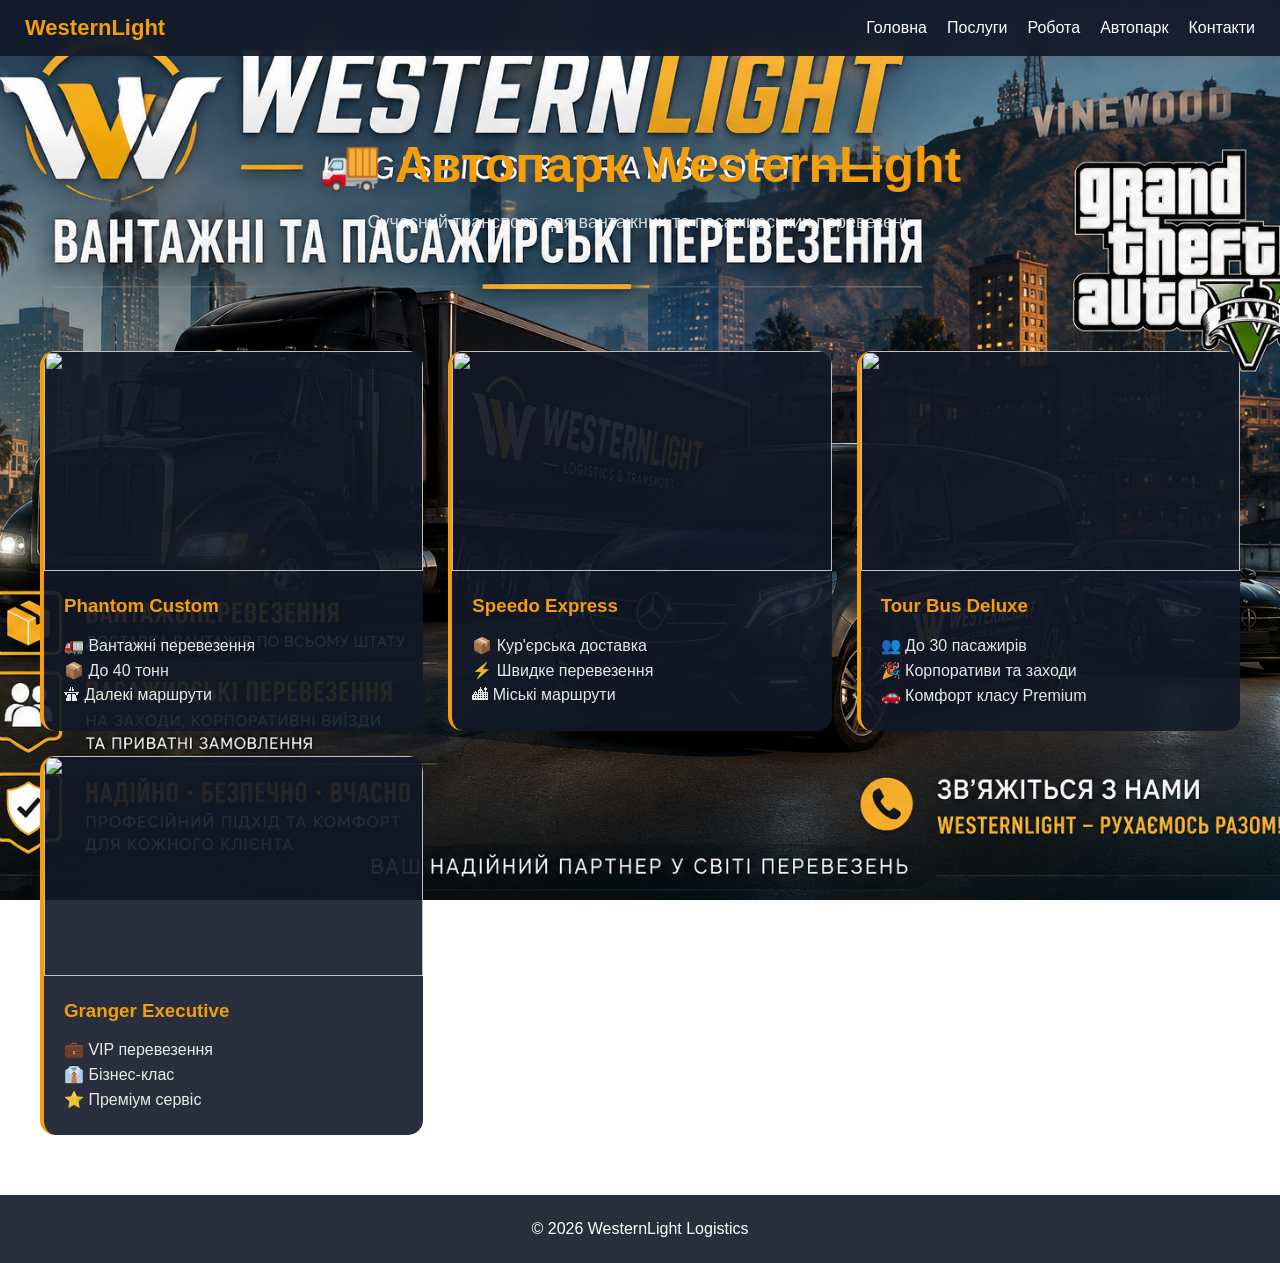
==== fleet.html @ 83ded826 "Update fleet.html" ====
<!DOCTYPE html>
<html lang="uk">
<head>
<meta charset="UTF-8">
<meta name="viewport" content="width=device-width, initial-scale=1.0">
<title>Автопарк | WesternLight Logistics</title>

<style>
html, body {
    margin: 0;
    font-family: Arial, sans-serif;
    color: white;
    background: url("images/hero.png") center/cover fixed;
}

body::before {
    content:"";
    position:fixed;
    inset:0;
    background:rgba(0,0,0,0.7);
    z-index:-1;
}

/* NAVBAR */
.navbar{
    display:flex;
    align-items:center;
    gap:20px;
    padding:15px 25px;
    background:rgba(17,24,39,.9);
    position:sticky;
    top:0;
    backdrop-filter:blur(10px);
}

.logo{
    font-size:22px;
    font-weight:bold;
    color:#f59e0b;
    margin-right:auto;
}

.navbar a{
    color:white;
    text-decoration:none;
    transition:.3s;
}

.navbar a:hover{
    color:#f59e0b;
}

/* HEADER */
.header{
    text-align:center;
    padding:80px 20px;
}

.header h1{
    font-size:50px;
    margin:0;
    color:#f59e0b;
}

.header p{
    font-size:18px;
    opacity:.8;
}

/* GRID */
.fleet-grid{
    max-width:1200px;
    margin:auto;
    padding:20px;
    display:grid;
    grid-template-columns:repeat(auto-fit,minmax(320px,1fr));
    gap:25px;
}

/* CARD */
.vehicle{
    background:rgba(17,24,39,.9);
    border-radius:15px;
    overflow:hidden;
    transition:.3s;
    border-left:4px solid #f59e0b;
}

.vehicle:hover{
    transform:translateY(-5px);
    box-shadow:0 0 20px rgba(245,158,11,.4);
}

.vehicle img{
    width:100%;
    height:220px;
    object-fit:cover;
}

.vehicle-content{
    padding:20px;
}

.vehicle-content h3{
    color:#f59e0b;
    margin-top:0;
}

.stats{
    margin-top:15px;
}

.stats div{
    margin:6px 0;
    opacity:.9;
}

/* FOOTER */
footer{
    text-align:center;
    padding:25px;
    background:rgba(17,24,39,.9);
    margin-top:40px;
}
</style>
</head>
<body>

<nav class="navbar">
    <div class="logo">WesternLight</div>

    <a href="index.html">Головна</a>
    <a href="services.html">Послуги</a>
    <a href="jobs.html">Робота</a>
    <a href="fleet.html">Автопарк</a>
    <a href="contacts.html">Контакти</a>
</nav>

<div class="header">
    <h1>🚚 Автопарк WesternLight</h1>
    <p>Сучасний транспорт для вантажних та пасажирських перевезень</p>
</div>

<div class="fleet-grid">

    <div class="vehicle">
        <img src="images/truck1.jpg" alt="">
        <div class="vehicle-content">
            <h3>Phantom Custom</h3>
            <div class="stats">
                <div>🚛 Вантажні перевезення</div>
                <div>📦 До 40 тонн</div>
                <div>🛣 Далекі маршрути</div>
            </div>
        </div>
    </div>

    <div class="vehicle">
        <img src="images/van1.jpg" alt="">
        <div class="vehicle-content">
            <h3>Speedo Express</h3>
            <div class="stats">
                <div>📦 Кур'єрська доставка</div>
                <div>⚡ Швидке перевезення</div>
                <div>🏙 Міські маршрути</div>
            </div>
        </div>
    </div>

    <div class="vehicle">
        <img src="images/bus1.jpg" alt="">
        <div class="vehicle-content">
            <h3>Tour Bus Deluxe</h3>
            <div class="stats">
                <div>👥 До 30 пасажирів</div>
                <div>🎉 Корпоративи та заходи</div>
                <div>🚗 Комфорт класу Premium</div>
            </div>
        </div>
    </div>

    <div class="vehicle">
        <img src="images/suv1.jpg" alt="">
        <div class="vehicle-content">
            <h3>Granger Executive</h3>
            <div class="stats">
                <div>💼 VIP перевезення</div>
                <div>👔 Бізнес-клас</div>
                <div>⭐ Преміум сервіс</div>
            </div>
        </div>
    </div>

</div>

<footer>
    © 2026 WesternLight Logistics
</footer>

</body>
</html>
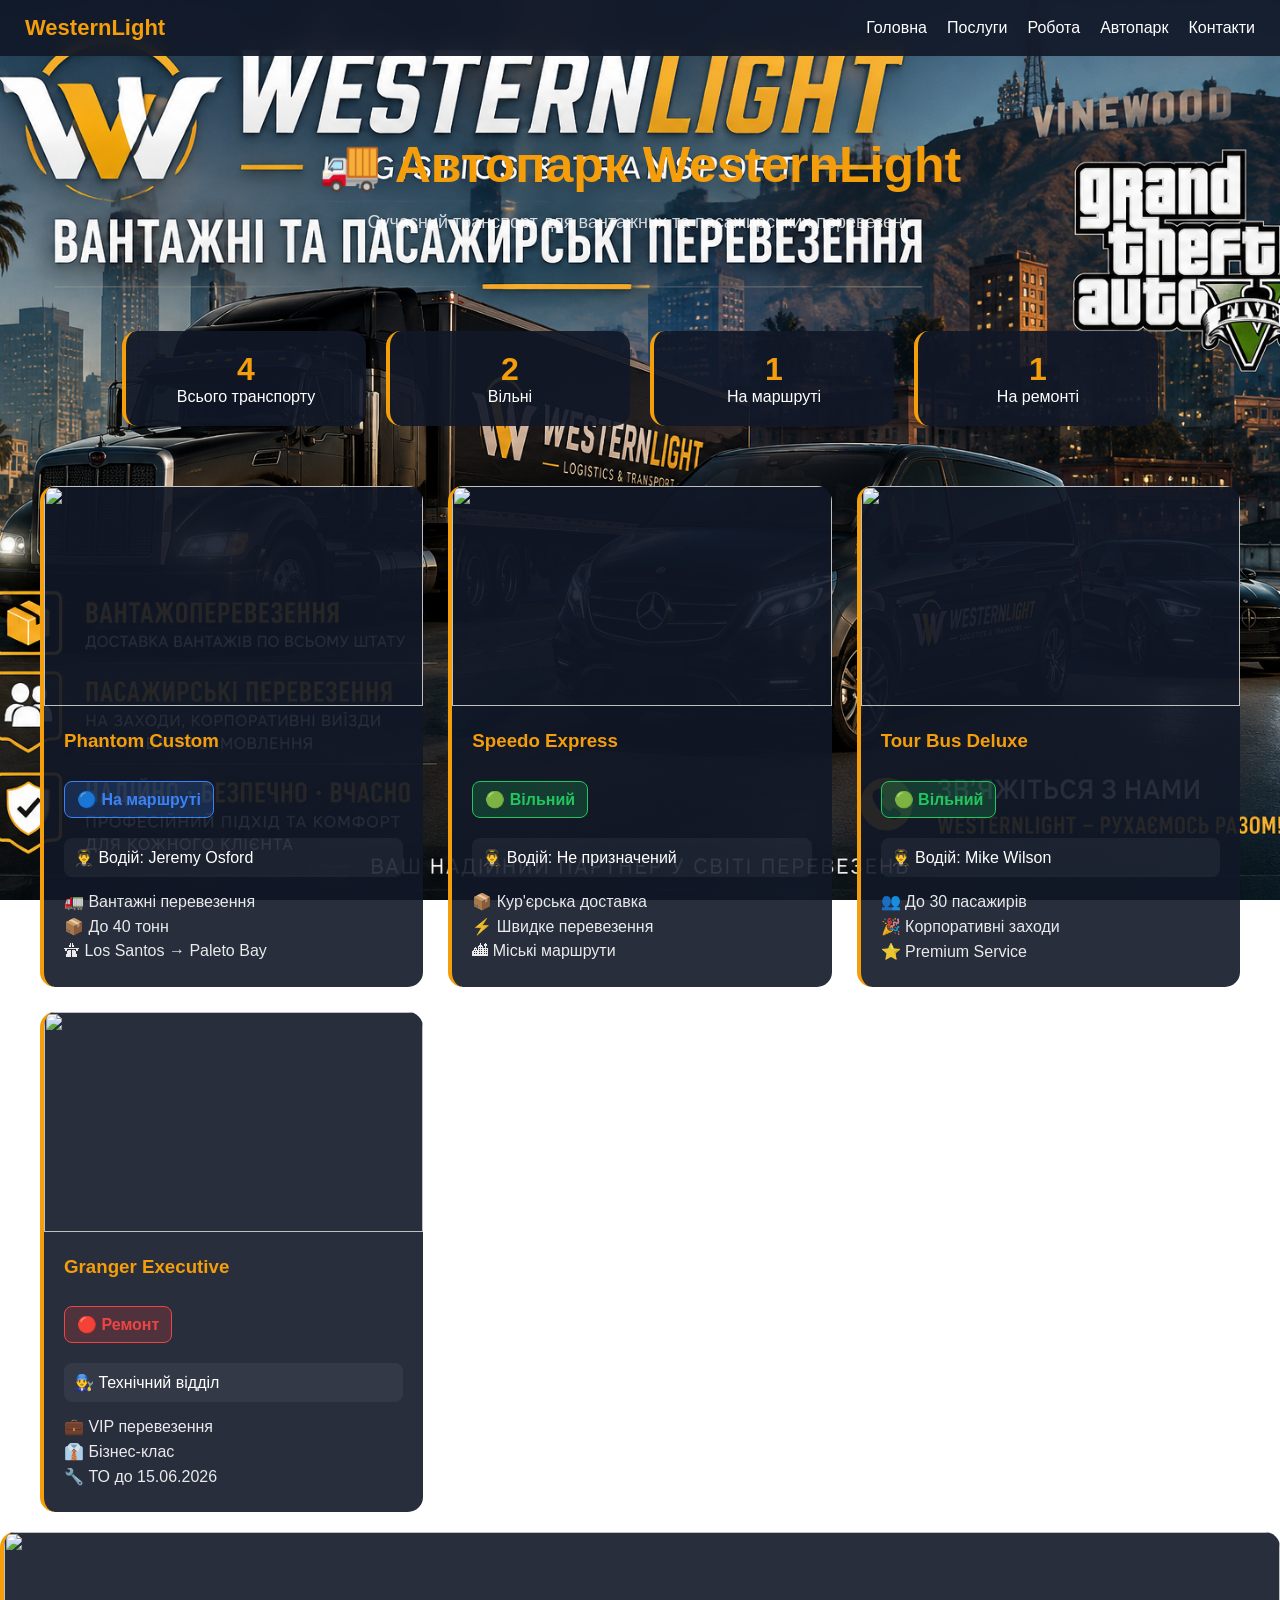
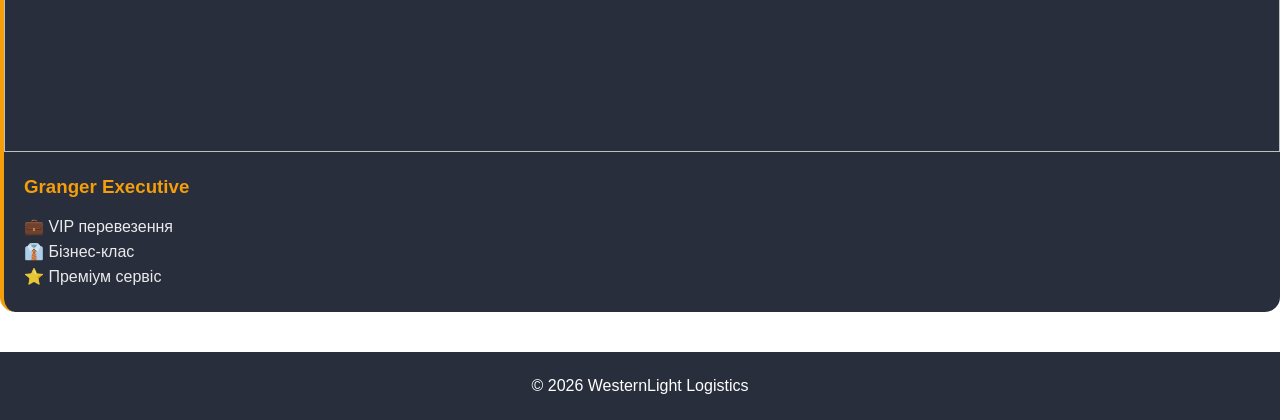
==== commit 46b2381d: "Update fleet.html" ====
--- a/fleet.html
+++ b/fleet.html
@@ -114,7 +114,63 @@
     margin:6px 0;
     opacity:.9;
 }
-
+/* ===== FLEET STATS ===== */
+.fleet-stats{
+    display:flex;
+    justify-content:center;
+    gap:20px;
+    flex-wrap:wrap;
+    margin-bottom:40px;
+}
+
+.stat-card{
+    background:rgba(17,24,39,.9);
+    padding:20px 30px;
+    border-radius:15px;
+    text-align:center;
+    min-width:180px;
+    border-left:4px solid #f59e0b;
+}
+
+.stat-card h3{
+    color:#f59e0b;
+    font-size:32px;
+    margin:0;
+}
+
+/* ===== STATUS ===== */
+.status{
+    display:inline-block;
+    padding:8px 12px;
+    border-radius:8px;
+    font-weight:bold;
+    margin:10px 0;
+}
+
+.free{
+    background:rgba(34,197,94,.2);
+    border:1px solid #22c55e;
+    color:#22c55e;
+}
+
+.route{
+    background:rgba(59,130,246,.2);
+    border:1px solid #3b82f6;
+    color:#3b82f6;
+}
+
+.repair{
+    background:rgba(239,68,68,.2);
+    border:1px solid #ef4444;
+    color:#ef4444;
+}
+
+.driver{
+    margin-top:10px;
+    padding:10px;
+    border-radius:8px;
+    background:rgba(255,255,255,.05);
+}
 /* FOOTER */
 footer{
     text-align:center;
@@ -140,25 +196,67 @@
     <h1>🚚 Автопарк WesternLight</h1>
     <p>Сучасний транспорт для вантажних та пасажирських перевезень</p>
 </div>
-
+<div class="fleet-stats">
+
+    <div class="stat-card">
+        <h3>4</h3>
+        <span>Всього транспорту</span>
+    </div>
+
+    <div class="stat-card">
+        <h3>2</h3>
+        <span>Вільні</span>
+    </div>
+
+    <div class="stat-card">
+        <h3>1</h3>
+        <span>На маршруті</span>
+    </div>
+
+    <div class="stat-card">
+        <h3>1</h3>
+        <span>На ремонті</span>
+    </div>
+
+</div>
 <div class="fleet-grid">
 
     <div class="vehicle">
         <img src="images/truck1.jpg" alt="">
+
         <div class="vehicle-content">
             <h3>Phantom Custom</h3>
+
+            <div class="status route">
+                🔵 На маршруті
+            </div>
+
+            <div class="driver">
+                👨‍✈️ Водій: Jeremy Osford
+            </div>
+
             <div class="stats">
                 <div>🚛 Вантажні перевезення</div>
                 <div>📦 До 40 тонн</div>
-                <div>🛣 Далекі маршрути</div>
+                <div>🛣 Los Santos → Paleto Bay</div>
             </div>
         </div>
     </div>
 
     <div class="vehicle">
         <img src="images/van1.jpg" alt="">
+
         <div class="vehicle-content">
             <h3>Speedo Express</h3>
+
+            <div class="status free">
+                🟢 Вільний
+            </div>
+
+            <div class="driver">
+                👨‍✈️ Водій: Не призначений
+            </div>
+
             <div class="stats">
                 <div>📦 Кур'єрська доставка</div>
                 <div>⚡ Швидке перевезення</div>
@@ -169,15 +267,49 @@
 
     <div class="vehicle">
         <img src="images/bus1.jpg" alt="">
+
         <div class="vehicle-content">
             <h3>Tour Bus Deluxe</h3>
+
+            <div class="status free">
+                🟢 Вільний
+            </div>
+
+            <div class="driver">
+                👨‍✈️ Водій: Mike Wilson
+            </div>
+
             <div class="stats">
                 <div>👥 До 30 пасажирів</div>
-                <div>🎉 Корпоративи та заходи</div>
-                <div>🚗 Комфорт класу Premium</div>
-            </div>
-        </div>
-    </div>
+                <div>🎉 Корпоративні заходи</div>
+                <div>⭐ Premium Service</div>
+            </div>
+        </div>
+    </div>
+
+    <div class="vehicle">
+        <img src="images/suv1.jpg" alt="">
+
+        <div class="vehicle-content">
+            <h3>Granger Executive</h3>
+
+            <div class="status repair">
+                🔴 Ремонт
+            </div>
+
+            <div class="driver">
+                👨‍🔧 Технічний відділ
+            </div>
+
+            <div class="stats">
+                <div>💼 VIP перевезення</div>
+                <div>👔 Бізнес-клас</div>
+                <div>🔧 ТО до 15.06.2026</div>
+            </div>
+        </div>
+    </div>
+
+</div>
 
     <div class="vehicle">
         <img src="images/suv1.jpg" alt="">
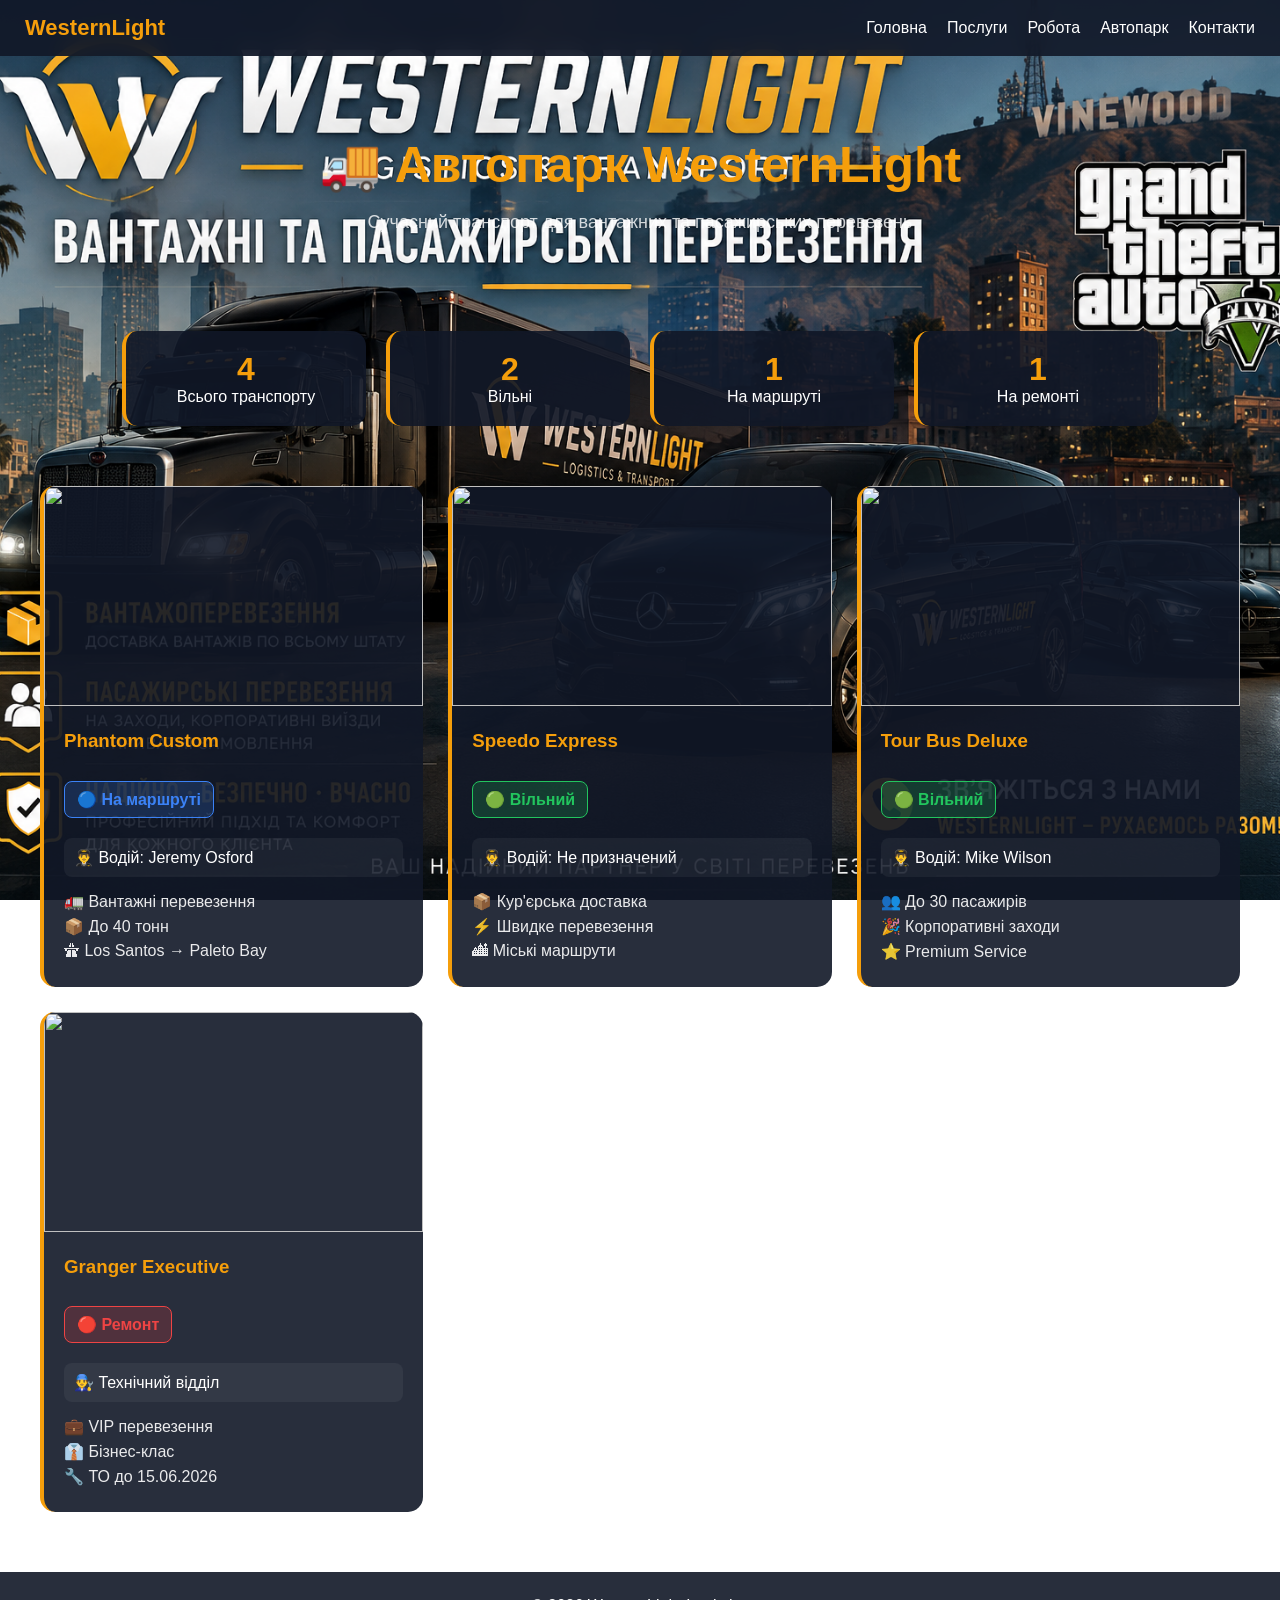
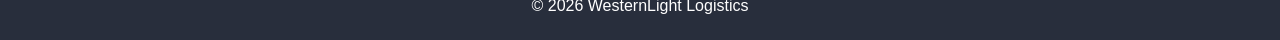
==== commit 1b2a87a6: "Update fleet.html" ====
--- a/fleet.html
+++ b/fleet.html
@@ -311,18 +311,6 @@
 
 </div>
 
-    <div class="vehicle">
-        <img src="images/suv1.jpg" alt="">
-        <div class="vehicle-content">
-            <h3>Granger Executive</h3>
-            <div class="stats">
-                <div>💼 VIP перевезення</div>
-                <div>👔 Бізнес-клас</div>
-                <div>⭐ Преміум сервіс</div>
-            </div>
-        </div>
-    </div>
-
 </div>
 
 <footer>
